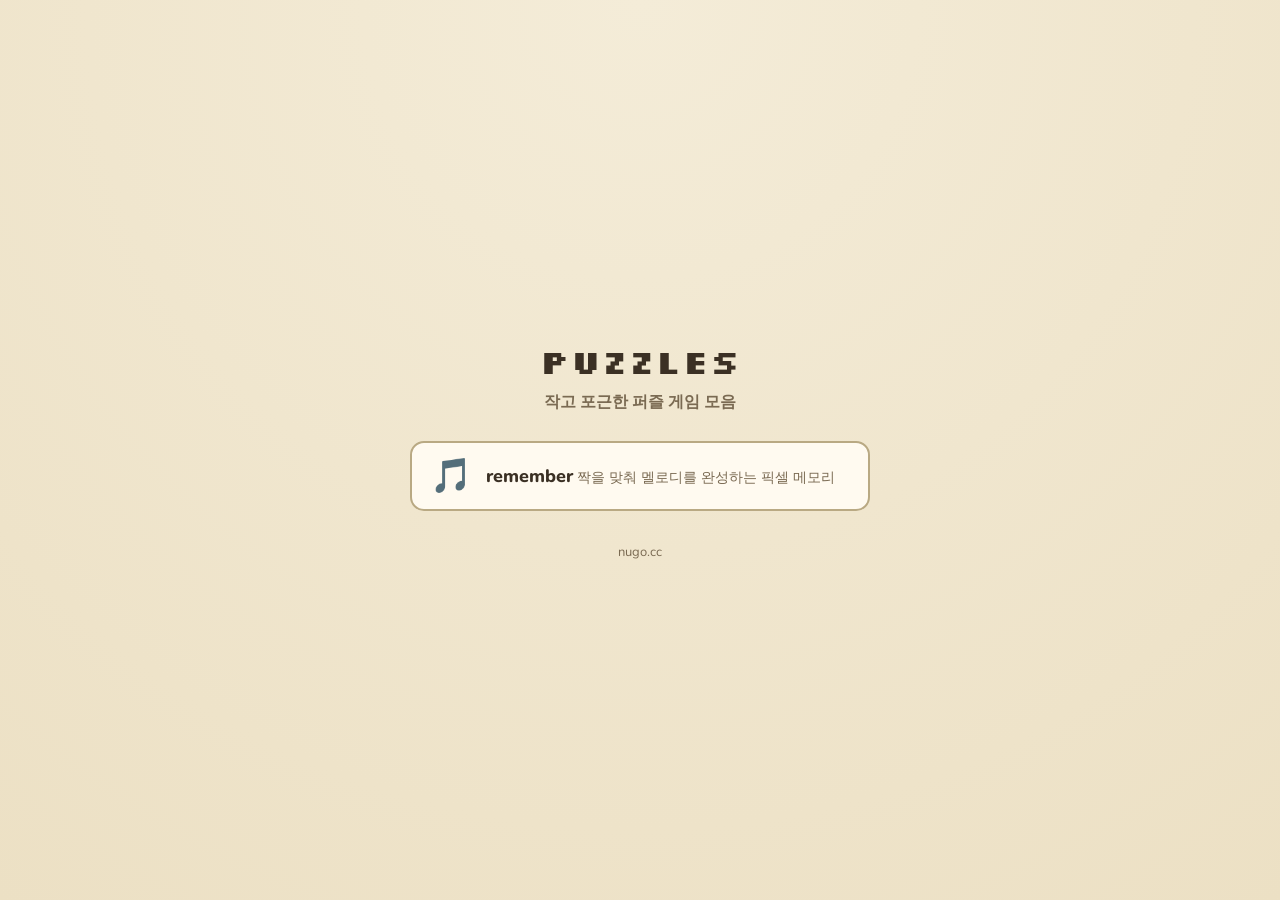
==== index.html @ d1b333b3 "Initial puzzles hub + remember game" ====
<!DOCTYPE html>
<html lang="ko">
  <head>
    <meta charset="UTF-8" />
    <meta name="viewport" content="width=device-width, initial-scale=1.0, viewport-fit=cover" />
    <meta name="theme-color" content="#f4ecd8" />
    <title>puzzles · nugo</title>
    <link rel="preconnect" href="https://fonts.googleapis.com" />
    <link rel="preconnect" href="https://fonts.gstatic.com" crossorigin />
    <link
      href="https://fonts.googleapis.com/css2?family=Silkscreen:wght@400;700&family=Nunito:wght@600;800&display=swap"
      rel="stylesheet"
    />
    <style>
      :root {
        --bg: #f4ecd8;
        --bg-2: #ece0c4;
        --ink: #3b3024;
        --ink-soft: #7a6a52;
        --card-back: #b9a983;
        --card-face: #fffaf0;
        --accent: #e07a5f;
      }
      * { box-sizing: border-box; }
      html, body { margin: 0; height: 100%; }
      body {
        font-family: 'Nunito', system-ui, sans-serif;
        color: var(--ink);
        background: radial-gradient(circle at 50% 0%, var(--bg) 0%, var(--bg-2) 100%);
        display: grid;
        place-items: center;
        padding: 24px;
      }
      main { width: 100%; max-width: 460px; text-align: center; }
      h1 {
        font-family: 'Silkscreen', monospace;
        font-size: clamp(22px, 8vw, 34px);
        letter-spacing: 1px;
        margin: 0 0 8px;
      }
      .tagline { color: var(--ink-soft); font-weight: 600; margin: 0 0 28px; }
      .games { display: grid; gap: 14px; }
      a.game {
        display: flex;
        align-items: center;
        gap: 14px;
        text-decoration: none;
        color: var(--ink);
        background: var(--card-face);
        border: 2px solid var(--card-back);
        border-radius: 14px;
        padding: 16px 18px;
        transition: border-color 0.15s ease, transform 0.1s ease;
      }
      a.game:hover { border-color: var(--accent); transform: translateY(-2px); }
      .emoji { font-size: 34px; line-height: 1; }
      .meta { text-align: left; }
      .meta .name { font-weight: 800; font-size: 18px; }
      .meta .desc { color: var(--ink-soft); font-size: 14px; }
      footer { margin-top: 32px; color: var(--ink-soft); font-size: 13px; }
    </style>
  </head>
  <body>
    <main>
      <h1>puzzles</h1>
      <p class="tagline">작고 포근한 퍼즐 게임 모음</p>
      <div class="games">
        <a class="game" href="./remember/">
          <span class="emoji">🎵</span>
          <span class="meta">
            <span class="name">remember</span>
            <span class="desc">짝을 맞춰 멜로디를 완성하는 픽셀 메모리</span>
          </span>
        </a>
      </div>
      <footer>nugo.cc</footer>
    </main>
  </body>
</html>
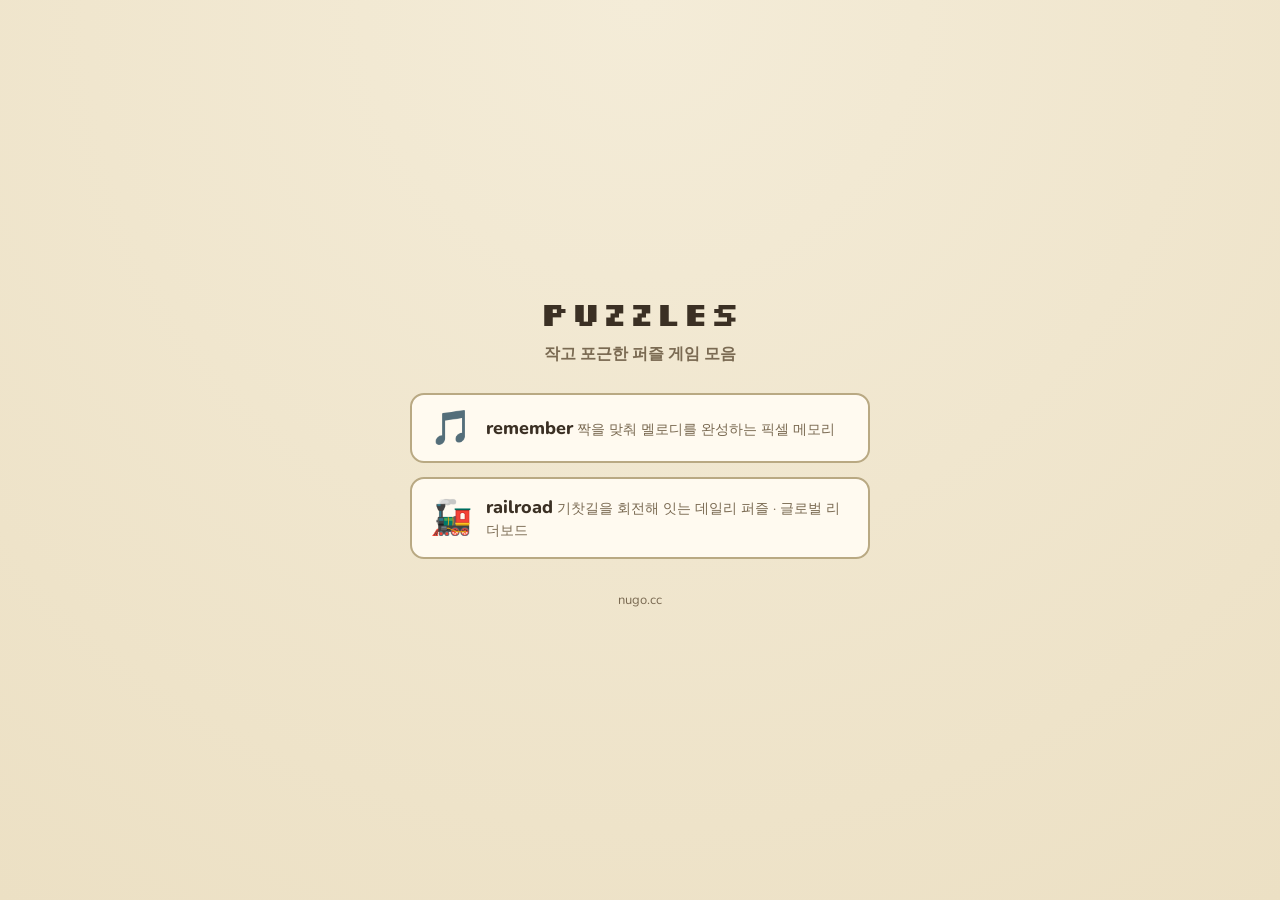
==== commit 81d1780a: "Add railroad daily puzzle (frontend → railroad.yeonsh.workers.dev API)" ====
--- a/index.html
+++ b/index.html
@@ -72,6 +72,13 @@
             <span class="desc">짝을 맞춰 멜로디를 완성하는 픽셀 메모리</span>
           </span>
         </a>
+        <a class="game" href="./railroad/">
+          <span class="emoji">🚂</span>
+          <span class="meta">
+            <span class="name">railroad</span>
+            <span class="desc">기찻길을 회전해 잇는 데일리 퍼즐 · 글로벌 리더보드</span>
+          </span>
+        </a>
       </div>
       <footer>nugo.cc</footer>
     </main>
